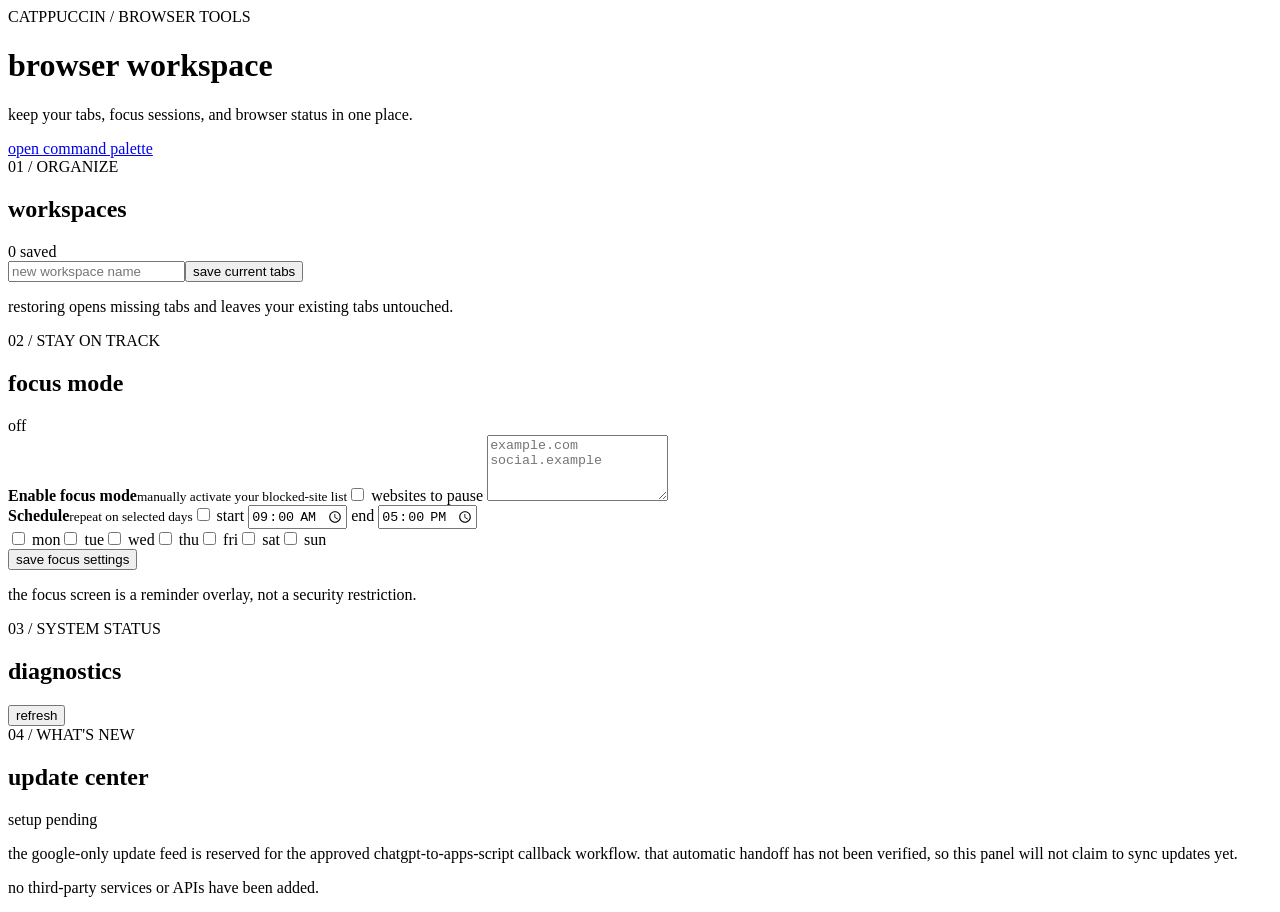
==== browser-extension/dashboard.html @ 45798dd4 "feat(extension): add browser tools dashboard" ====
<!doctype html>
<html lang="en">
<head>
  <meta charset="utf-8">
  <meta name="viewport" content="width=device-width, initial-scale=1">
  <title>Startpage browser dashboard</title>
  <link rel="stylesheet" href="tools.css">
</head>
<body>
  <header class="dashboard-header">
    <div><div class="eyebrow">CATPPUCCIN / BROWSER TOOLS</div><h1>browser workspace</h1><p>keep your tabs, focus sessions, and browser status in one place.</p></div>
    <a class="subtle-link" href="command-palette.html">open command palette</a>
  </header>
  <main class="dashboard-grid">
    <section class="tool-card workspace-card">
      <div class="card-heading"><div><span class="eyebrow">01 / ORGANIZE</span><h2>workspaces</h2></div><span class="pill" id="workspace-count">0 saved</span></div>
      <form id="workspace-form" class="inline-form"><input id="workspace-name" maxlength="48" required placeholder="new workspace name"><button class="primary">save current tabs</button></form>
      <p class="hint">restoring opens missing tabs and leaves your existing tabs untouched.</p>
      <div id="workspace-list" class="item-list"></div>
    </section>
    <section class="tool-card focus-card">
      <div class="card-heading"><div><span class="eyebrow">02 / STAY ON TRACK</span><h2>focus mode</h2></div><span class="pill" id="focus-status">off</span></div>
      <label class="switch-row"><span><strong>Enable focus mode</strong><small>manually activate your blocked-site list</small></span><input id="focus-enabled" type="checkbox"></label>
      <label class="field-label" for="focus-sites">websites to pause</label>
      <textarea id="focus-sites" rows="4" placeholder="example.com&#10;social.example"></textarea>
      <div class="schedule-grid">
        <label class="switch-row"><span><strong>Schedule</strong><small>repeat on selected days</small></span><input id="schedule-enabled" type="checkbox"></label>
        <label>start <input id="schedule-start" type="time" value="09:00"></label>
        <label>end <input id="schedule-end" type="time" value="17:00"></label>
      </div>
      <div id="day-picker" class="day-picker">
        <label><input type="checkbox" value="1"> mon</label><label><input type="checkbox" value="2"> tue</label><label><input type="checkbox" value="3"> wed</label><label><input type="checkbox" value="4"> thu</label><label><input type="checkbox" value="5"> fri</label><label><input type="checkbox" value="6"> sat</label><label><input type="checkbox" value="0"> sun</label>
      </div>
      <button id="save-focus" class="primary">save focus settings</button>
      <p class="hint">the focus screen is a reminder overlay, not a security restriction.</p>
    </section>
    <section class="tool-card diagnostics-card" id="diagnostics">
      <div class="card-heading"><div><span class="eyebrow">03 / SYSTEM STATUS</span><h2>diagnostics</h2></div><button id="refresh-diagnostics" class="quiet">refresh</button></div>
      <div id="diagnostics-grid" class="metrics-grid"></div>
      <div id="diagnostic-errors" class="diagnostic-errors"></div>
    </section>
    <section class="tool-card update-card">
      <div class="card-heading"><div><span class="eyebrow">04 / WHAT'S NEW</span><h2>update center</h2></div><span class="pill">setup pending</span></div>
      <p>the google-only update feed is reserved for the approved chatgpt-to-apps-script callback workflow. that automatic handoff has not been verified, so this panel will not claim to sync updates yet.</p>
      <p class="hint">no third-party services or APIs have been added.</p>
    </section>
  </main>
  <p id="dashboard-status" class="status" role="status" aria-live="polite"></p>
  <script src="dashboard.js"></script>
</body>
</html>
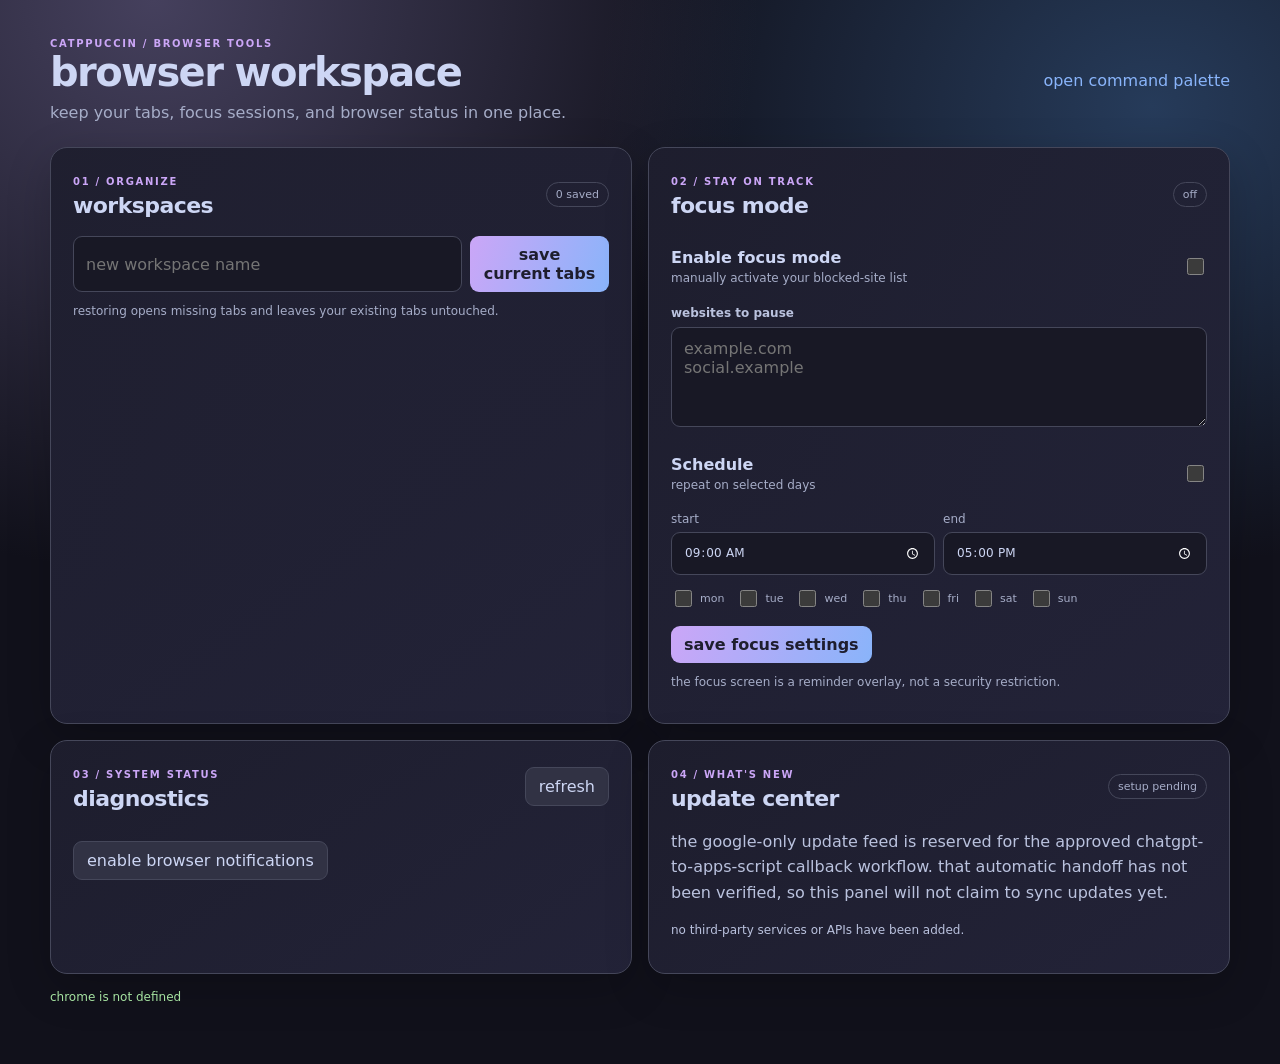
==== commit 4983e9e7: "feat(dashboard): add notification permission setup" ====
--- a/browser-extension/dashboard.html
+++ b/browser-extension/dashboard.html
@@ -37,7 +37,7 @@
     <section class="tool-card diagnostics-card" id="diagnostics">
       <div class="card-heading"><div><span class="eyebrow">03 / SYSTEM STATUS</span><h2>diagnostics</h2></div><button id="refresh-diagnostics" class="quiet">refresh</button></div>
       <div id="diagnostics-grid" class="metrics-grid"></div>
-      <div id="diagnostic-errors" class="diagnostic-errors"></div>
+      <div id="diagnostic-errors" class="diagnostic-errors"></div><button id="enable-notifications" class="quiet">enable browser notifications</button>
     </section>
     <section class="tool-card update-card">
       <div class="card-heading"><div><span class="eyebrow">04 / WHAT'S NEW</span><h2>update center</h2></div><span class="pill">setup pending</span></div>
--- a/browser-extension/tools.css
+++ b/browser-extension/tools.css
@@ -0,0 +1 @@
+:root{color-scheme:dark;font-family:Nunito,system-ui,sans-serif;background:#11111b;color:#cdd6f4;font-synthesis:none}*{box-sizing:border-box}body{margin:0;min-height:100vh;padding:38px 22px;background:radial-gradient(ellipse at 12% 0%,#45405d 0,transparent 38%),radial-gradient(ellipse at 90% 10%,#263b5a 0,transparent 34%),#11111b;color:#cdd6f4}button,input,textarea{font:inherit}button,a{cursor:pointer}button{border:1px solid #45475a;border-radius:9px;padding:9px 13px;background:#313244;color:#cdd6f4;transition:.16s ease}button:hover{border-color:#cba6f7;transform:translateY(-1px)}button.primary{border:0;background:linear-gradient(110deg,#cba6f7,#89b4fa);color:#1e1e2e;font-weight:800}button.danger{color:#f38ba8}input,textarea{width:100%;border:1px solid #45475a;border-radius:9px;padding:11px 12px;background:#181825;color:#cdd6f4;outline:none}input:focus,textarea:focus{border-color:#cba6f7;box-shadow:0 0 0 3px #cba6f722}h1,h2,p{margin-top:0}h1{font-size:clamp(27px,4vw,40px);letter-spacing:-.04em;margin-bottom:8px}h2{font-size:22px;margin:4px 0 0;letter-spacing:-.025em}.eyebrow{color:#cba6f7;font-size:10px;font-weight:900;letter-spacing:.17em}.palette-page{display:grid;place-items:start center;padding-top:12vh}.palette-shell{width:min(760px,100%);padding:30px;border:1px solid #45475a;border-radius:20px;background:linear-gradient(145deg,#1e1e2ef5,#24243af5);box-shadow:0 24px 80px #0008}.palette-shell h1{margin:9px 0 22px}.palette-shell input{font-size:18px;padding:15px}.command-results{display:grid;gap:7px;margin-top:13px;max-height:58vh;overflow:auto}.command-row{display:grid;gap:4px;text-align:left;padding:13px 15px;background:#24243a}.command-row.selected{border-color:#cba6f7;background:linear-gradient(100deg,#cba6f722,#89b4fa18)}.command-row strong{font-size:14px}.command-row small,.hint,.workspace-row small,.switch-row small{color:#a6adc8;font-size:12px}.empty{padding:12px;color:#a6adc8}.palette-shell footer{display:flex;flex-wrap:wrap;gap:16px;margin-top:18px;color:#7f849c;font-size:11px}.palette-shell footer a,.subtle-link{margin-left:auto;color:#89b4fa;text-decoration:none}.dashboard-header{display:flex;align-items:center;justify-content:space-between;gap:20px;max-width:1180px;margin:0 auto 25px}.dashboard-header p{color:#a6adc8;margin:0}.dashboard-grid{display:grid;grid-template-columns:repeat(2,minmax(0,1fr));gap:16px;max-width:1180px;margin:auto}.tool-card{min-width:0;padding:22px;border:1px solid #45475a;border-radius:17px;background:linear-gradient(145deg,#1e1e2ef2,#24243aee);box-shadow:0 14px 45px #0003}.card-heading{display:flex;align-items:center;justify-content:space-between;gap:14px;margin-bottom:18px}.pill{padding:5px 9px;border:1px solid #45475a;border-radius:99px;color:#a6adc8;font-size:11px}.pill.active{border-color:#a6e3a1;color:#a6e3a1}.inline-form{display:flex;gap:8px}.inline-form input{min-width:0}.hint{margin:10px 0;line-height:1.5}.item-list{display:grid;gap:8px;margin-top:14px}.workspace-row{display:flex;align-items:center;justify-content:space-between;gap:12px;padding:12px;border:1px solid #313244;border-radius:11px;background:#18182588}.workspace-row>div:first-child{display:grid;gap:4px;min-width:0}.workspace-row strong{overflow-wrap:anywhere}.row-actions{display:flex;flex-wrap:wrap;gap:5px}.row-actions button{padding:7px 9px;font-size:11px}.switch-row{display:flex;align-items:center;justify-content:space-between;gap:15px;padding:12px 0}.switch-row span{display:grid;gap:4px}.switch-row input,.day-picker input{width:17px;height:17px;accent-color:#cba6f7}.field-label{display:block;margin:9px 0 7px;color:#bac2de;font-size:12px;font-weight:800}.schedule-grid{display:grid;grid-template-columns:1fr 1fr;gap:8px;margin-top:12px}.schedule-grid>.switch-row{grid-column:1/-1}.schedule-grid>label:not(.switch-row){display:grid;gap:6px;color:#a6adc8;font-size:12px}.day-picker{display:flex;flex-wrap:wrap;gap:12px;margin:12px 0 16px}.day-picker label{display:flex;align-items:center;gap:5px;color:#a6adc8;font-size:11px}.metrics-grid{display:grid;grid-template-columns:repeat(4,minmax(0,1fr));gap:8px}.metric{display:grid;gap:5px;padding:12px;border-radius:10px;background:#181825}.metric strong{font-size:18px;color:#cba6f7}.metric small{font-size:10px;color:#a6adc8}.diagnostic-errors{max-height:180px;overflow:auto;margin-top:12px}.diagnostic-errors p{padding:8px;margin:0;border-top:1px solid #313244;color:#f38ba8;font-size:11px;overflow-wrap:anywhere}.update-card p{line-height:1.6;color:#bac2de}.status{max-width:1180px;min-height:20px;margin:16px auto;color:#a6e3a1;font-size:12px}@media(max-width:780px){.dashboard-grid{grid-template-columns:1fr}.dashboard-header{align-items:flex-start;flex-direction:column}.subtle-link{margin-left:0}.metrics-grid{grid-template-columns:repeat(2,minmax(0,1fr))}}@media(max-width:500px){body{padding:22px 12px}.tool-card,.palette-shell{padding:17px}.workspace-row{align-items:flex-start;flex-direction:column}.row-actions{width:100%}.row-actions button{flex:1}.inline-form{flex-direction:column}}
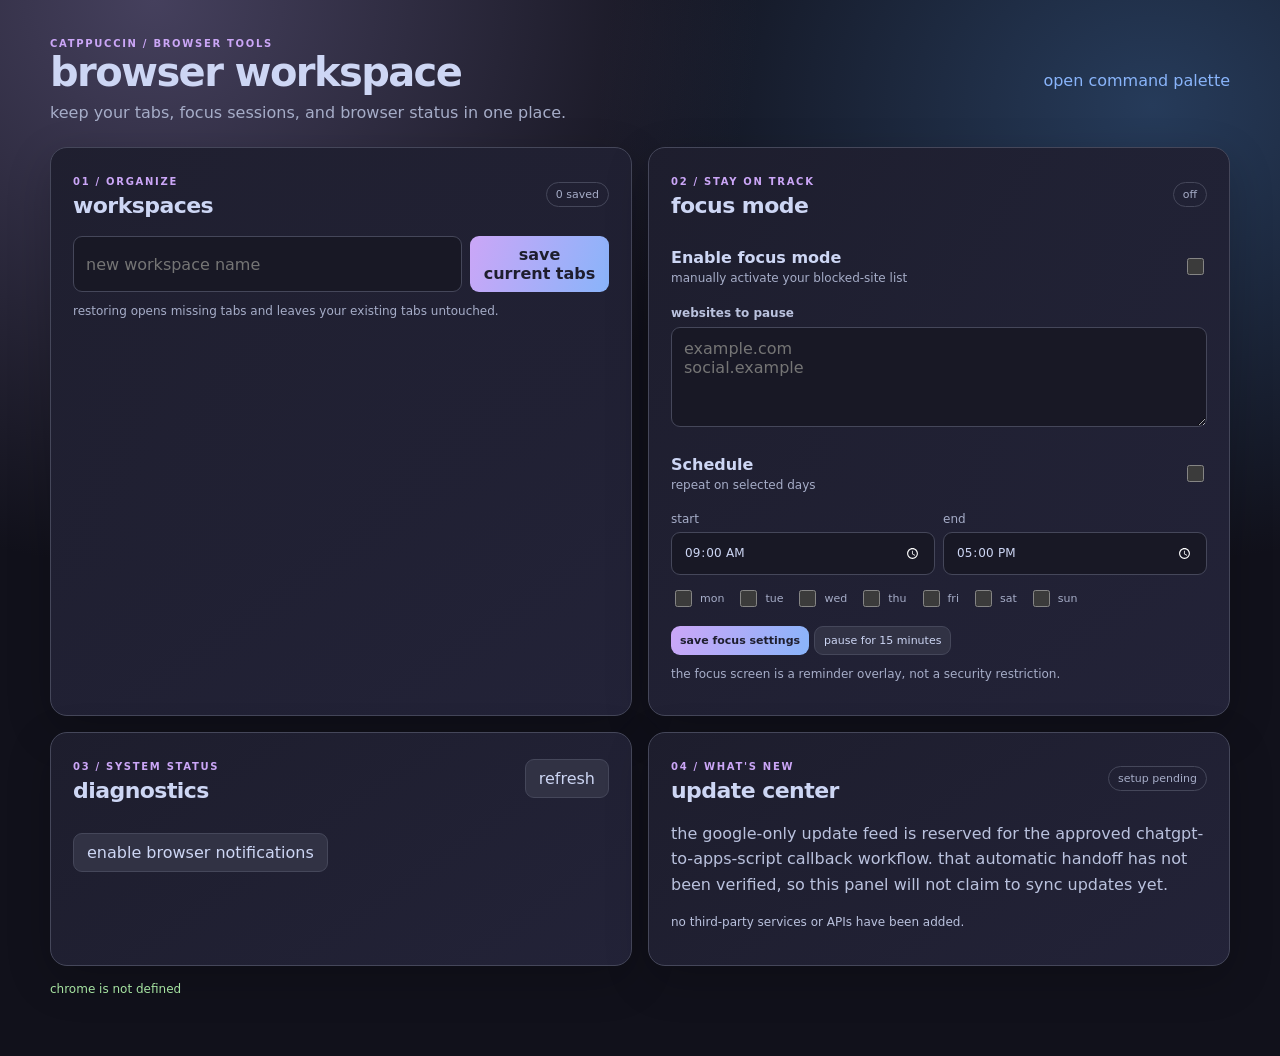
==== commit 85ab3b9e: "feat(dashboard): add temporary focus override control" ====
--- a/browser-extension/dashboard.html
+++ b/browser-extension/dashboard.html
@@ -31,7 +31,7 @@
       <div id="day-picker" class="day-picker">
         <label><input type="checkbox" value="1"> mon</label><label><input type="checkbox" value="2"> tue</label><label><input type="checkbox" value="3"> wed</label><label><input type="checkbox" value="4"> thu</label><label><input type="checkbox" value="5"> fri</label><label><input type="checkbox" value="6"> sat</label><label><input type="checkbox" value="0"> sun</label>
       </div>
-      <button id="save-focus" class="primary">save focus settings</button>
+      <div class="row-actions"><button id="save-focus" class="primary">save focus settings</button><button id="pause-focus" class="quiet">pause for 15 minutes</button></div>
       <p class="hint">the focus screen is a reminder overlay, not a security restriction.</p>
     </section>
     <section class="tool-card diagnostics-card" id="diagnostics">
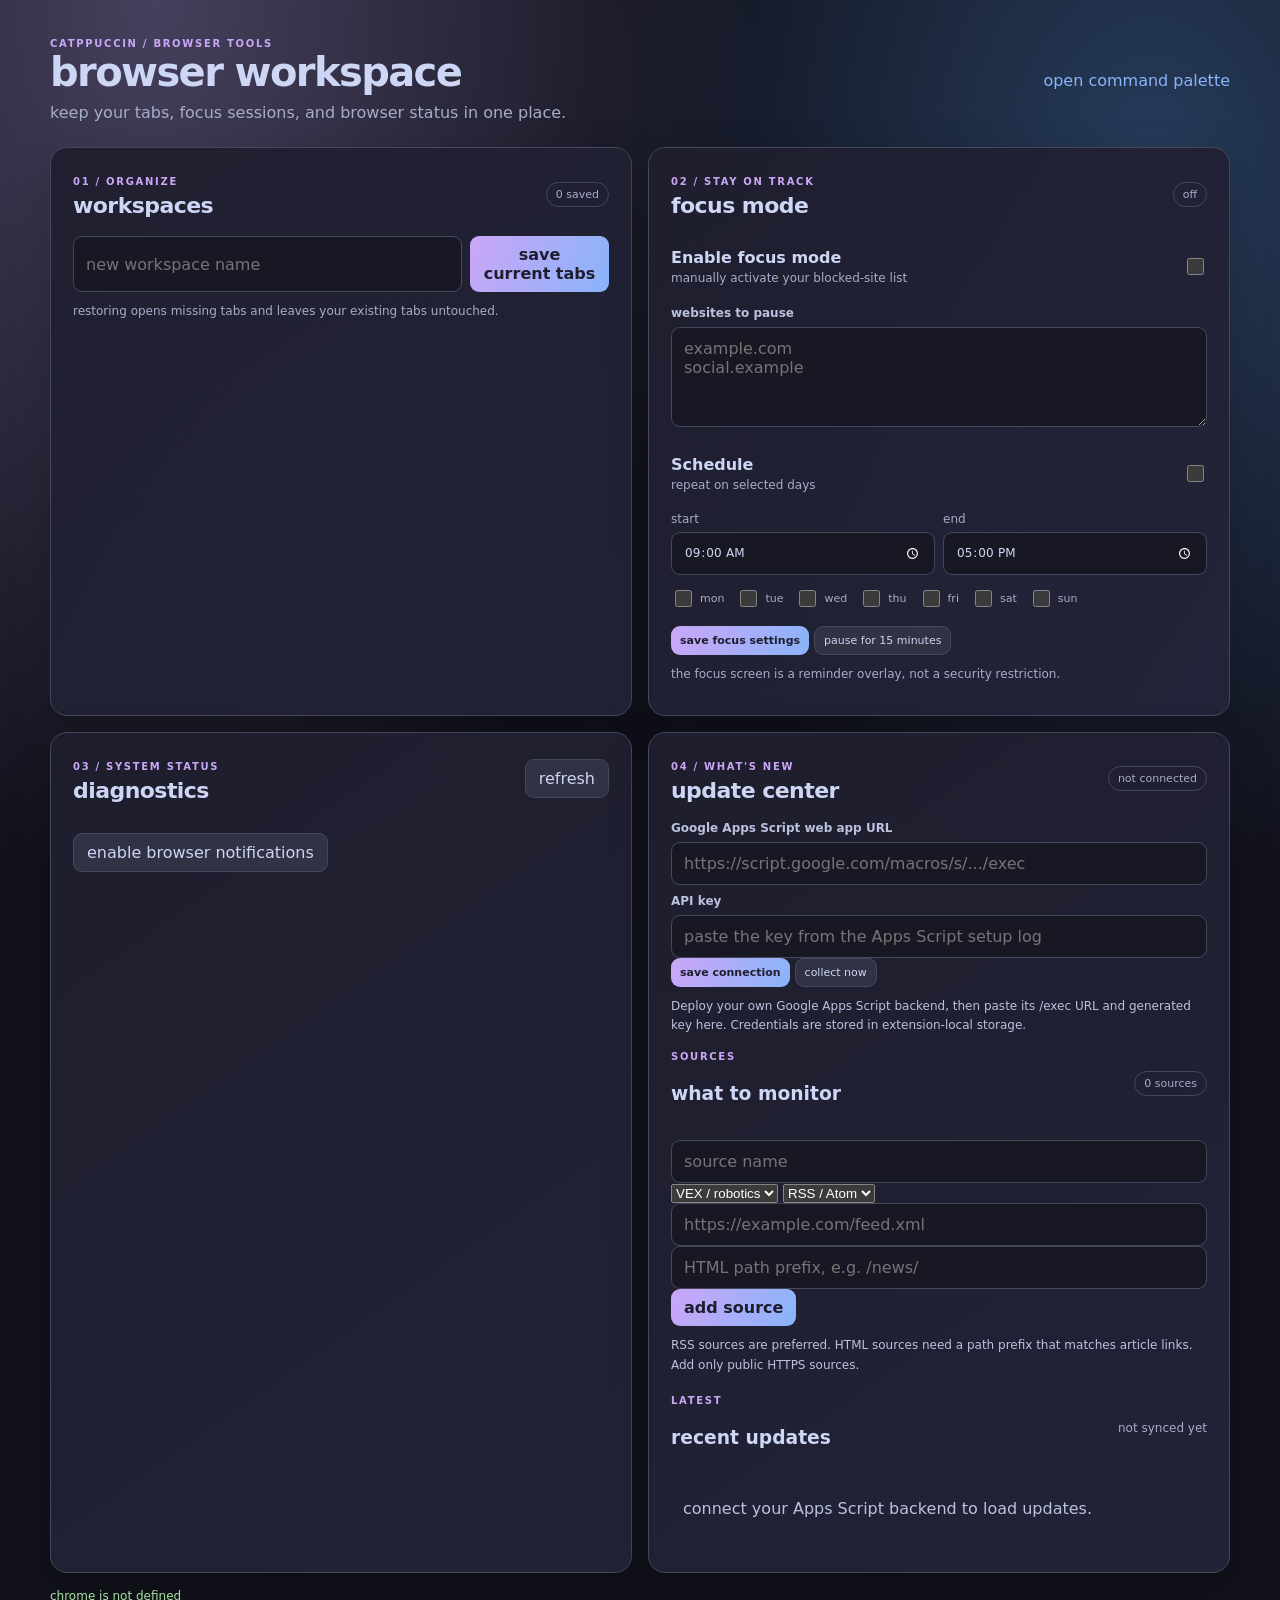
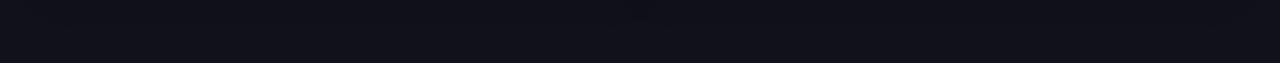
==== commit 7ab00609: "Build update center dashboard UI" ====
--- a/browser-extension/dashboard.html
+++ b/browser-extension/dashboard.html
@@ -40,9 +40,32 @@
       <div id="diagnostic-errors" class="diagnostic-errors"></div><button id="enable-notifications" class="quiet">enable browser notifications</button>
     </section>
     <section class="tool-card update-card">
-      <div class="card-heading"><div><span class="eyebrow">04 / WHAT'S NEW</span><h2>update center</h2></div><span class="pill">setup pending</span></div>
-      <p>the google-only update feed is reserved for the approved chatgpt-to-apps-script callback workflow. that automatic handoff has not been verified, so this panel will not claim to sync updates yet.</p>
-      <p class="hint">no third-party services or APIs have been added.</p>
+      <div class="card-heading"><div><span class="eyebrow">04 / WHAT'S NEW</span><h2>update center</h2></div><span class="pill" id="update-status">not connected</span></div>
+      <div class="update-connection">
+        <label class="field-label" for="update-api-url">Google Apps Script web app URL</label>
+        <input id="update-api-url" type="url" placeholder="https://script.google.com/macros/s/.../exec" autocomplete="url">
+        <label class="field-label" for="update-api-key">API key</label>
+        <input id="update-api-key" type="password" placeholder="paste the key from the Apps Script setup log" autocomplete="off">
+        <div class="row-actions"><button id="save-update-connection" class="primary">save connection</button><button id="collect-updates-now" class="quiet">collect now</button></div>
+        <p class="hint" id="update-connection-help">Deploy your own Google Apps Script backend, then paste its /exec URL and generated key here. Credentials are stored in extension-local storage.</p>
+      </div>
+      <div class="update-sources">
+        <div class="card-heading"><div><span class="eyebrow">SOURCES</span><h3>what to monitor</h3></div><span class="pill" id="source-count">0 sources</span></div>
+        <form id="source-form" class="source-form">
+          <input id="source-name" required maxlength="80" placeholder="source name">
+          <select id="source-category" aria-label="Source category"><option value="vex">VEX / robotics</option><option value="xbox">Xbox</option><option value="fortnite">Fortnite</option><option value="browser">Browser</option></select>
+          <select id="source-type" aria-label="Source type"><option value="rss">RSS / Atom</option><option value="html">HTML page</option></select>
+          <input id="source-url" type="url" required placeholder="https://example.com/feed.xml">
+          <input id="source-prefix" placeholder="HTML path prefix, e.g. /news/">
+          <button class="primary">add source</button>
+        </form>
+        <p class="hint">RSS sources are preferred. HTML sources need a path prefix that matches article links. Add only public HTTPS sources.</p>
+        <div id="source-list" class="item-list"></div>
+      </div>
+      <div class="update-feed">
+        <div class="card-heading"><div><span class="eyebrow">LATEST</span><h3>recent updates</h3></div><span class="hint" id="update-last-run">not synced yet</span></div>
+        <div id="update-list" class="item-list"><p class="empty">connect your Apps Script backend to load updates.</p></div>
+      </div>
     </section>
   </main>
   <p id="dashboard-status" class="status" role="status" aria-live="polite"></p>
